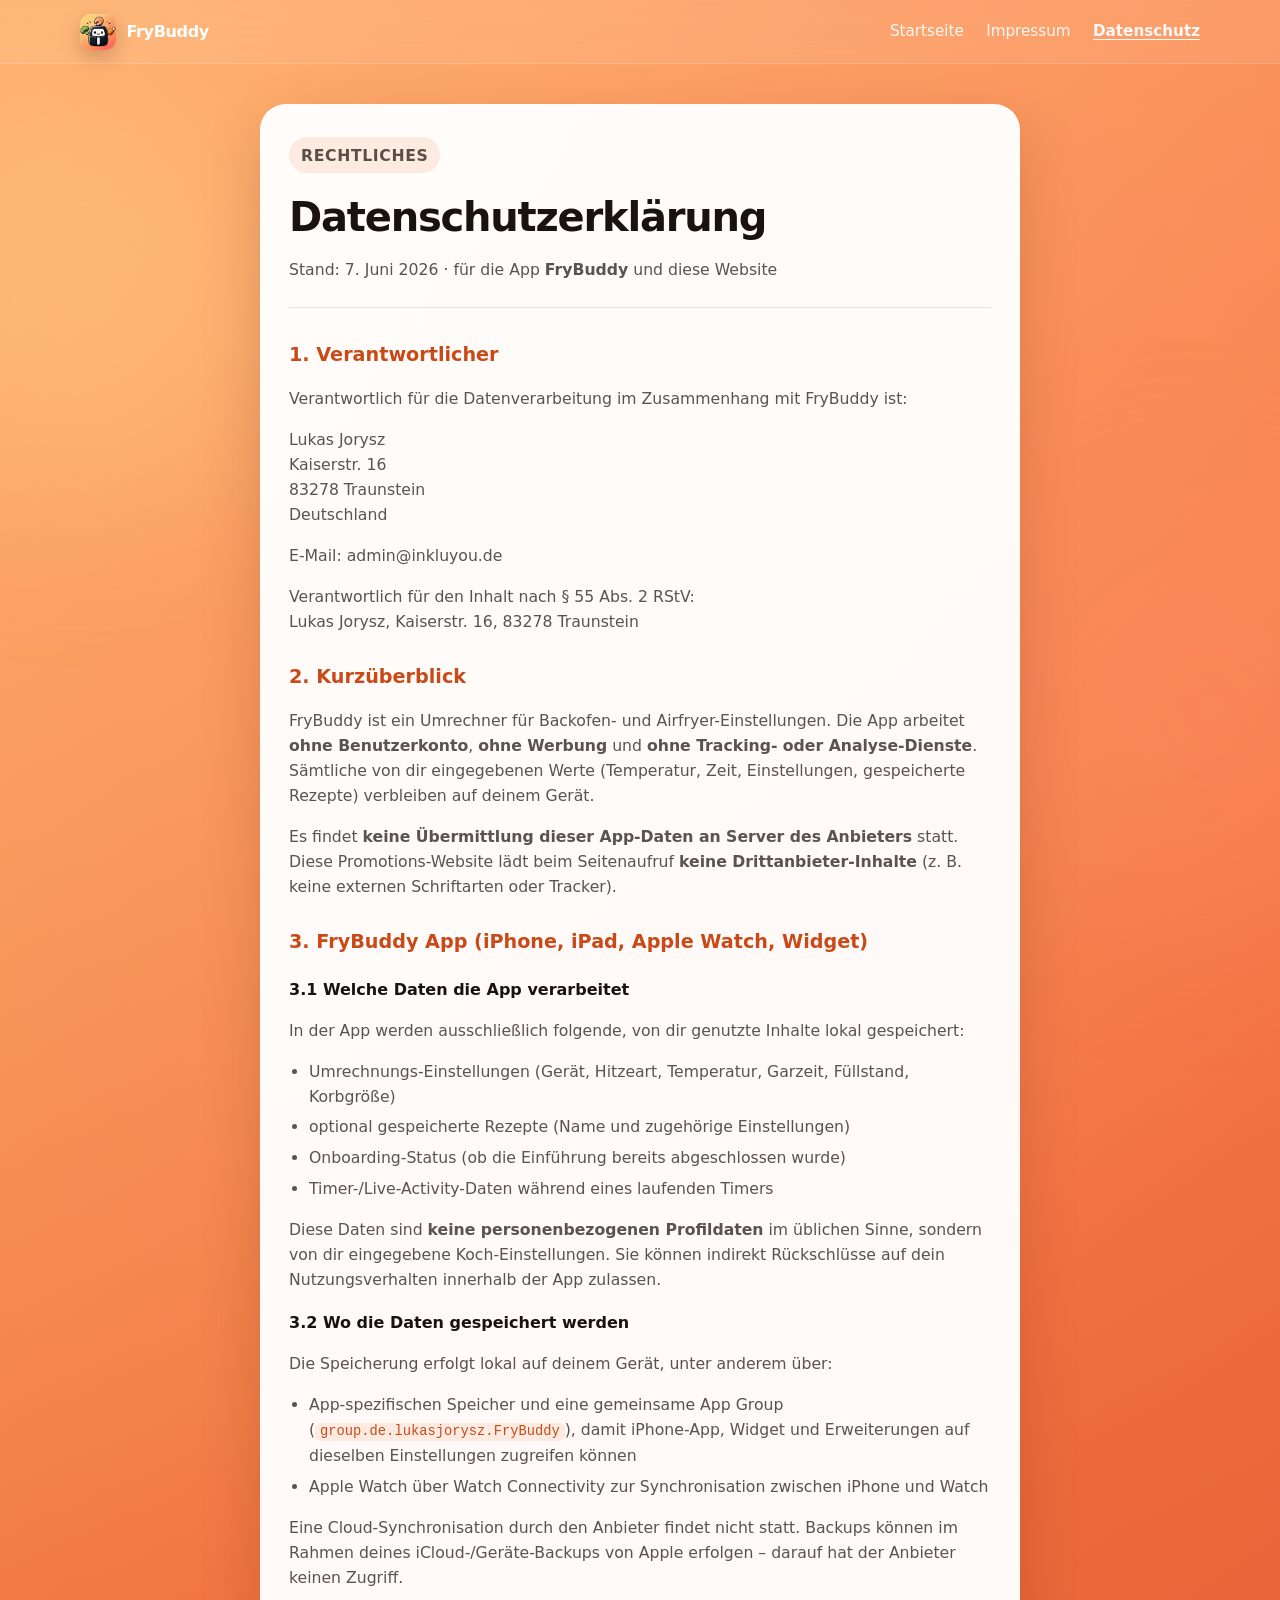
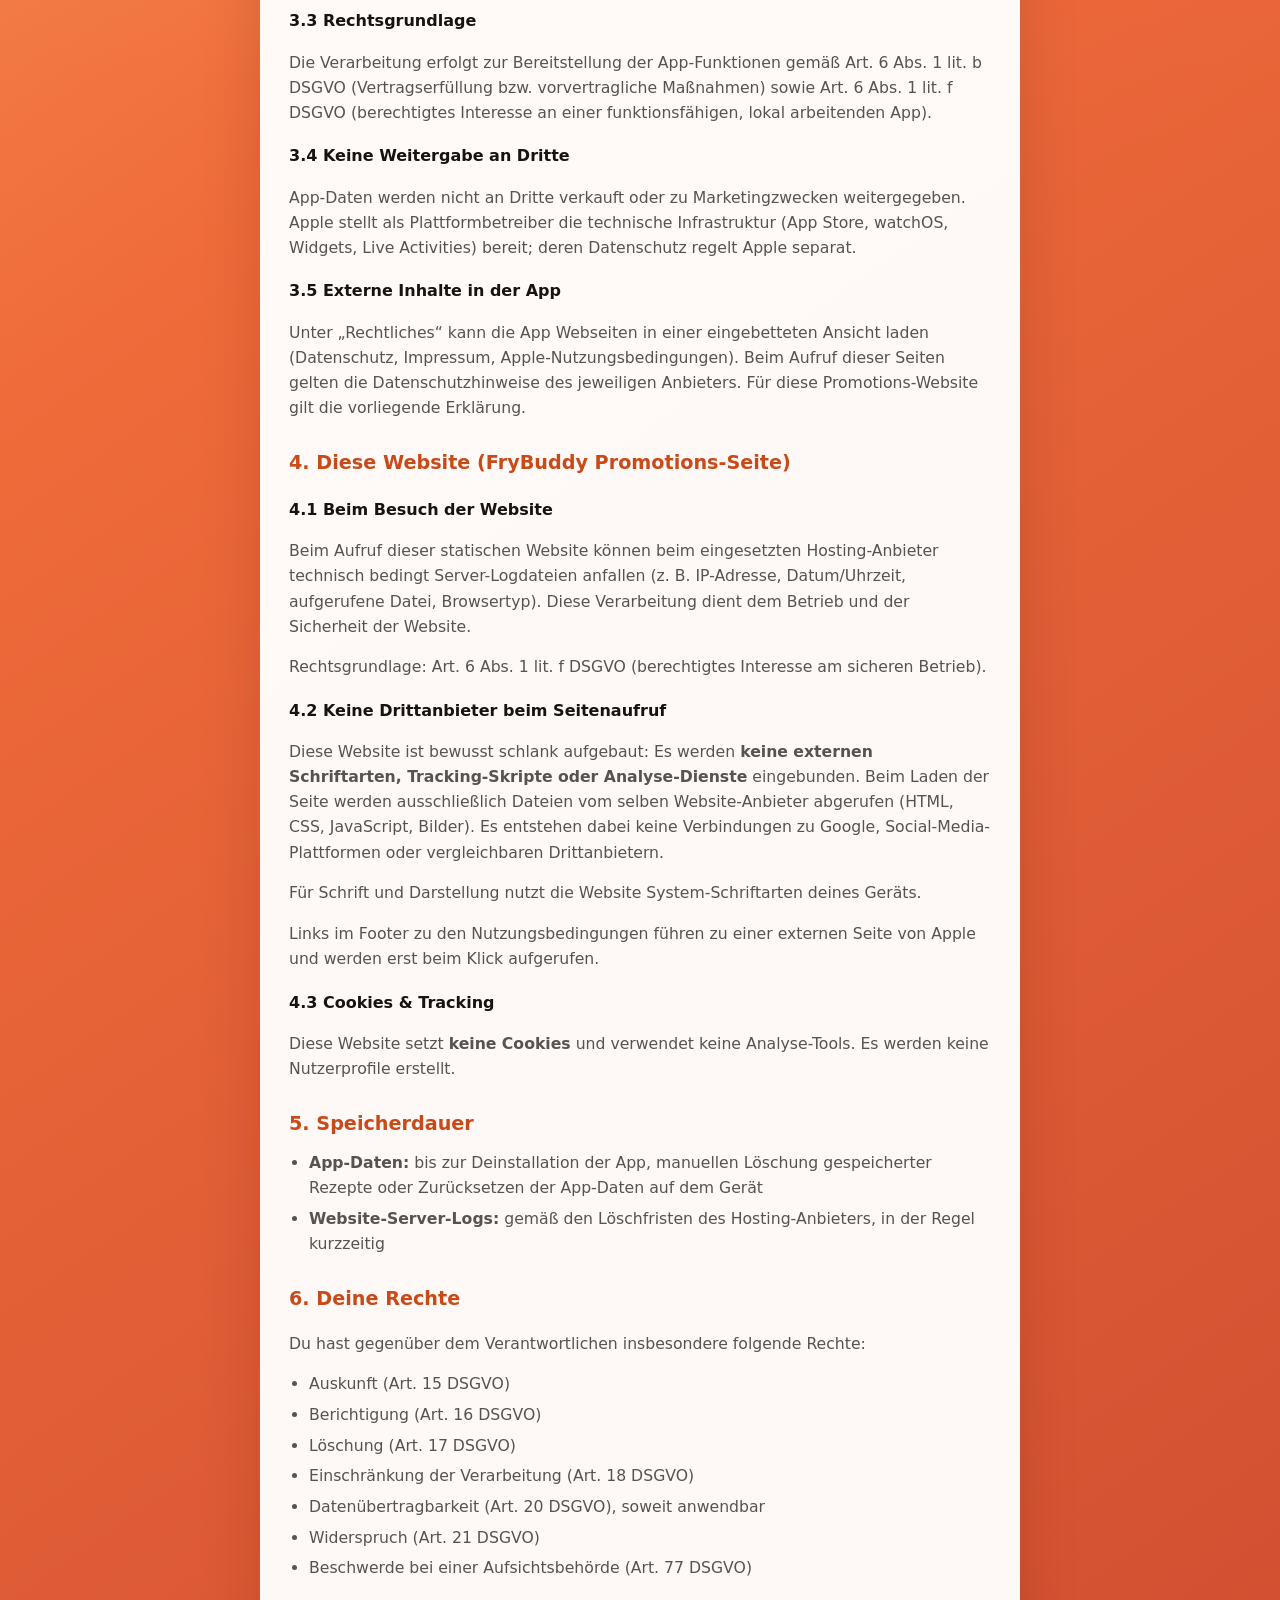
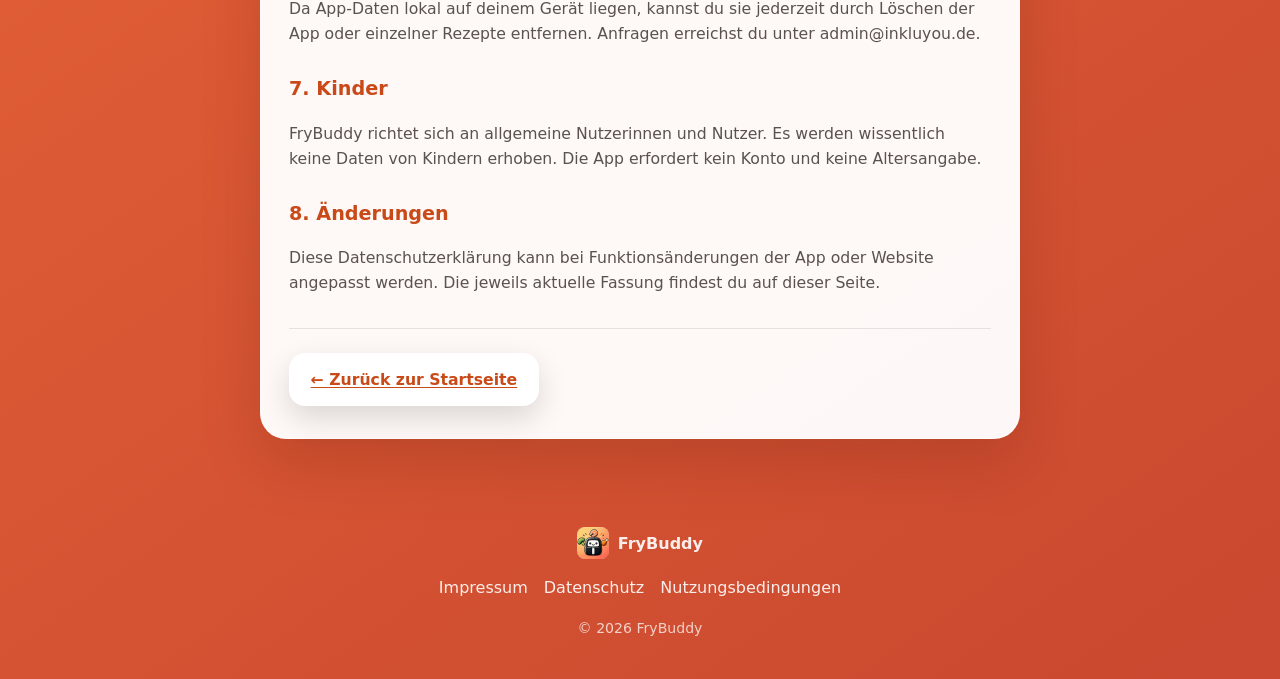
==== datenschutz.html @ ceeae6cd "Add FryBuddy promotional website for GitHub Pages. Static landing page with App Store screenshots, i" ====
<!DOCTYPE html>
<html lang="de">
<head>
  <meta charset="UTF-8">
  <meta name="viewport" content="width=device-width, initial-scale=1.0">
  <meta name="description" content="Datenschutzerklärung für FryBuddy – App und Promotions-Website.">
  <meta name="theme-color" content="#e86a2a">
  <title>Datenschutz – FryBuddy</title>
  <link rel="icon" href="assets/app-icon.jpg" type="image/jpeg">
  <link rel="stylesheet" href="css/styles.css">
  <link rel="stylesheet" href="css/legal.css">
</head>
<body>
  <div class="bg-glow bg-glow--left" aria-hidden="true"></div>
  <div class="bg-glow bg-glow--right" aria-hidden="true"></div>

  <header class="site-header">
    <nav class="nav container">
      <a class="brand" href="index.html">
        <img src="assets/app-icon.jpg" alt="" width="36" height="36" class="brand__icon">
        <span>FryBuddy</span>
      </a>
      <div class="nav__links">
        <a href="index.html">Startseite</a>
        <a href="impressum.html">Impressum</a>
        <a href="datenschutz.html" aria-current="page">Datenschutz</a>
      </div>
      <button class="nav__toggle" type="button" aria-label="Menü öffnen" aria-expanded="false">
        <span></span>
        <span></span>
      </button>
    </nav>
  </header>

  <main class="legal-page">
    <article class="legal-card container reveal">
      <p class="eyebrow eyebrow--dark">Rechtliches</p>
      <h1>Datenschutzerklärung</h1>
      <p class="legal-meta">Stand: 7. Juni 2026 · für die App <strong>FryBuddy</strong> und diese Website</p>

      <section>
        <h2>1. Verantwortlicher</h2>
        <p>
          Verantwortlich für die Datenverarbeitung im Zusammenhang mit FryBuddy ist:
        </p>
        <p>
          Lukas Jorysz<br>
          Kaiserstr. 16<br>
          83278 Traunstein<br>
          Deutschland
        </p>
        <p>
          E-Mail: admin@inkluyou.de
        </p>
        <p>
          Verantwortlich für den Inhalt nach § 55 Abs. 2 RStV:<br>
          Lukas Jorysz, Kaiserstr. 16, 83278 Traunstein
        </p>
      </section>

      <section>
        <h2>2. Kurzüberblick</h2>
        <p>
          FryBuddy ist ein Umrechner für Backofen- und Airfryer-Einstellungen. Die App arbeitet
          <strong>ohne Benutzerkonto</strong>, <strong>ohne Werbung</strong> und
          <strong>ohne Tracking- oder Analyse-Dienste</strong>. Sämtliche von dir eingegebenen
          Werte (Temperatur, Zeit, Einstellungen, gespeicherte Rezepte) verbleiben auf deinem Gerät.
        </p>
        <p>
          Es findet <strong>keine Übermittlung dieser App-Daten an Server des Anbieters</strong> statt.
          Diese Promotions-Website lädt beim Seitenaufruf <strong>keine Drittanbieter-Inhalte</strong>
          (z. B. keine externen Schriftarten oder Tracker).
        </p>
      </section>

      <section>
        <h2>3. FryBuddy App (iPhone, iPad, Apple Watch, Widget)</h2>

        <h3>3.1 Welche Daten die App verarbeitet</h3>
        <p>In der App werden ausschließlich folgende, von dir genutzte Inhalte lokal gespeichert:</p>
        <ul>
          <li>Umrechnungs-Einstellungen (Gerät, Hitzeart, Temperatur, Garzeit, Füllstand, Korbgröße)</li>
          <li>optional gespeicherte Rezepte (Name und zugehörige Einstellungen)</li>
          <li>Onboarding-Status (ob die Einführung bereits abgeschlossen wurde)</li>
          <li>Timer-/Live-Activity-Daten während eines laufenden Timers</li>
        </ul>
        <p>
          Diese Daten sind <strong>keine personenbezogenen Profildaten</strong> im üblichen Sinne,
          sondern von dir eingegebene Koch-Einstellungen. Sie können indirekt Rückschlüsse auf
          dein Nutzungsverhalten innerhalb der App zulassen.
        </p>

        <h3>3.2 Wo die Daten gespeichert werden</h3>
        <p>Die Speicherung erfolgt lokal auf deinem Gerät, unter anderem über:</p>
        <ul>
          <li>App-spezifischen Speicher und eine gemeinsame App Group (<code>group.de.lukasjorysz.FryBuddy</code>), damit iPhone-App, Widget und Erweiterungen auf dieselben Einstellungen zugreifen können</li>
          <li>Apple Watch über Watch Connectivity zur Synchronisation zwischen iPhone und Watch</li>
        </ul>
        <p>
          Eine Cloud-Synchronisation durch den Anbieter findet nicht statt. Backups können
          im Rahmen deines iCloud-/Geräte-Backups von Apple erfolgen – darauf hat der Anbieter
          keinen Zugriff.
        </p>

        <h3>3.3 Rechtsgrundlage</h3>
        <p>
          Die Verarbeitung erfolgt zur Bereitstellung der App-Funktionen gemäß Art. 6 Abs. 1 lit. b DSGVO
          (Vertragserfüllung bzw. vorvertragliche Maßnahmen) sowie Art. 6 Abs. 1 lit. f DSGVO
          (berechtigtes Interesse an einer funktionsfähigen, lokal arbeitenden App).
        </p>

        <h3>3.4 Keine Weitergabe an Dritte</h3>
        <p>
          App-Daten werden nicht an Dritte verkauft oder zu Marketingzwecken weitergegeben.
          Apple stellt als Plattformbetreiber die technische Infrastruktur (App Store, watchOS, Widgets,
          Live Activities) bereit; deren Datenschutz regelt Apple separat.
        </p>

        <h3>3.5 Externe Inhalte in der App</h3>
        <p>
          Unter „Rechtliches“ kann die App Webseiten in einer eingebetteten Ansicht laden
          (Datenschutz, Impressum, Apple-Nutzungsbedingungen). Beim Aufruf dieser Seiten gelten
          die Datenschutzhinweise des jeweiligen Anbieters. Für diese Promotions-Website gilt
          die vorliegende Erklärung.
        </p>
      </section>

      <section>
        <h2>4. Diese Website (FryBuddy Promotions-Seite)</h2>

        <h3>4.1 Beim Besuch der Website</h3>
        <p>
          Beim Aufruf dieser statischen Website können beim eingesetzten Hosting-Anbieter
          technisch bedingt Server-Logdateien anfallen (z. B. IP-Adresse, Datum/Uhrzeit,
          aufgerufene Datei, Browsertyp). Diese Verarbeitung dient dem Betrieb und der
          Sicherheit der Website.
        </p>
        <p>
          Rechtsgrundlage: Art. 6 Abs. 1 lit. f DSGVO (berechtigtes Interesse am sicheren Betrieb).
        </p>

        <h3>4.2 Keine Drittanbieter beim Seitenaufruf</h3>
        <p>
          Diese Website ist bewusst schlank aufgebaut: Es werden
          <strong>keine externen Schriftarten, Tracking-Skripte oder Analyse-Dienste</strong>
          eingebunden. Beim Laden der Seite werden ausschließlich Dateien vom selben
          Website-Anbieter abgerufen (HTML, CSS, JavaScript, Bilder). Es entstehen
          dabei keine Verbindungen zu Google, Social-Media-Plattformen oder vergleichbaren
          Drittanbietern.
        </p>
        <p>
          Für Schrift und Darstellung nutzt die Website System-Schriftarten deines Geräts.
        </p>
        <p>
          Links im Footer zu den Nutzungsbedingungen führen zu einer externen Seite von Apple
          und werden erst beim Klick aufgerufen.
        </p>

        <h3>4.3 Cookies & Tracking</h3>
        <p>
          Diese Website setzt <strong>keine Cookies</strong> und verwendet
          keine Analyse-Tools. Es werden keine Nutzerprofile erstellt.
        </p>
      </section>

      <section>
        <h2>5. Speicherdauer</h2>
        <ul>
          <li><strong>App-Daten:</strong> bis zur Deinstallation der App, manuellen Löschung gespeicherter Rezepte oder Zurücksetzen der App-Daten auf dem Gerät</li>
          <li><strong>Website-Server-Logs:</strong> gemäß den Löschfristen des Hosting-Anbieters, in der Regel kurzzeitig</li>
        </ul>
      </section>

      <section>
        <h2>6. Deine Rechte</h2>
        <p>Du hast gegenüber dem Verantwortlichen insbesondere folgende Rechte:</p>
        <ul>
          <li>Auskunft (Art. 15 DSGVO)</li>
          <li>Berichtigung (Art. 16 DSGVO)</li>
          <li>Löschung (Art. 17 DSGVO)</li>
          <li>Einschränkung der Verarbeitung (Art. 18 DSGVO)</li>
          <li>Datenübertragbarkeit (Art. 20 DSGVO), soweit anwendbar</li>
          <li>Widerspruch (Art. 21 DSGVO)</li>
          <li>Beschwerde bei einer Aufsichtsbehörde (Art. 77 DSGVO)</li>
        </ul>
        <p>
          Da App-Daten lokal auf deinem Gerät liegen, kannst du sie jederzeit durch Löschen
          der App oder einzelner Rezepte entfernen. Anfragen erreichst du unter
          admin@inkluyou.de.
        </p>
      </section>

      <section>
        <h2>7. Kinder</h2>
        <p>
          FryBuddy richtet sich an allgemeine Nutzerinnen und Nutzer. Es werden wissentlich
          keine Daten von Kindern erhoben. Die App erfordert kein Konto und keine Altersangabe.
        </p>
      </section>

      <section>
        <h2>8. Änderungen</h2>
        <p>
          Diese Datenschutzerklärung kann bei Funktionsänderungen der App oder Website angepasst werden.
          Die jeweils aktuelle Fassung findest du auf dieser Seite.
        </p>
      </section>

      <p class="legal-back">
        <a href="index.html" class="btn btn--primary">← Zurück zur Startseite</a>
      </p>
    </article>
  </main>

  <footer class="site-footer">
    <div class="container footer__inner">
      <div class="footer__brand">
        <img src="assets/app-icon.jpg" alt="" width="32" height="32">
        <span>FryBuddy</span>
      </div>
      <nav class="footer__links">
        <a href="impressum.html">Impressum</a>
        <a href="datenschutz.html" aria-current="page">Datenschutz</a>
        <a href="https://www.apple.com/legal/internet-services/itunes/dev/stdeula/" target="_blank" rel="noopener noreferrer">Nutzungsbedingungen</a>
      </nav>
      <p class="footer__copy">© 2026 FryBuddy</p>
    </div>
  </footer>

  <script src="js/main.js"></script>
</body>
</html>
---- css/styles.css ----
:root {
  --orange: #e86a2a;
  --orange-deep: #c94a18;
  --red: #b83232;
  --cream: #fff8f3;
  --text: #1a120e;
  --text-muted: rgba(26, 18, 14, 0.72);
  --glass: rgba(255, 255, 255, 0.14);
  --glass-border: rgba(255, 255, 255, 0.28);
  --shadow: 0 24px 60px rgba(80, 24, 8, 0.18);
  --radius: 22px;
  --radius-sm: 14px;
  --max: 1120px;
}

*,
*::before,
*::after {
  box-sizing: border-box;
}

html {
  scroll-behavior: smooth;
}

body {
  margin: 0;
  font-family: system-ui, -apple-system, BlinkMacSystemFont, "Segoe UI", Roboto, "Helvetica Neue", Arial, sans-serif;
  color: var(--text);
  background:
    radial-gradient(circle at 20% 0%, rgba(255, 180, 120, 0.45), transparent 42%),
    radial-gradient(circle at 85% 10%, rgba(255, 120, 90, 0.35), transparent 38%),
    linear-gradient(145deg, #ffb36a 0%, #ef6b3a 42%, #c9482f 100%);
  min-height: 100vh;
  line-height: 1.6;
  overflow-x: hidden;
}

img {
  display: block;
  max-width: 100%;
}

a {
  color: inherit;
  text-decoration: none;
}

.container {
  width: min(calc(100% - 2rem), var(--max));
  margin-inline: auto;
}

.bg-glow {
  position: fixed;
  width: 420px;
  height: 420px;
  border-radius: 50%;
  filter: blur(80px);
  opacity: 0.35;
  pointer-events: none;
  z-index: -1;
}

.bg-glow--left {
  top: 10%;
  left: -120px;
  background: #ffd08a;
}

.bg-glow--right {
  top: 55%;
  right: -140px;
  background: #ff8a66;
}

.glass {
  background: var(--glass);
  border: 1px solid var(--glass-border);
  backdrop-filter: blur(18px);
  -webkit-backdrop-filter: blur(18px);
  box-shadow: var(--shadow);
}

.site-header {
  position: sticky;
  top: 0;
  z-index: 20;
  padding: 0.85rem 0;
  backdrop-filter: blur(14px);
  -webkit-backdrop-filter: blur(14px);
  background: rgba(255, 255, 255, 0.08);
  border-bottom: 1px solid rgba(255, 255, 255, 0.15);
}

.nav {
  display: flex;
  align-items: center;
  justify-content: space-between;
  gap: 1rem;
}

.brand {
  display: inline-flex;
  align-items: center;
  gap: 0.65rem;
  font-weight: 800;
  letter-spacing: -0.02em;
  color: #fff;
}

.brand__icon {
  border-radius: 10px;
  box-shadow: 0 8px 20px rgba(0, 0, 0, 0.18);
}

.nav__links {
  display: flex;
  align-items: center;
  gap: 1.4rem;
}

.nav__links a {
  color: rgba(255, 255, 255, 0.92);
  font-weight: 500;
  font-size: 0.95rem;
}

.nav__links a:hover {
  color: #fff;
}

.nav__cta {
  padding: 0.55rem 1rem;
  border-radius: 999px;
  background: #fff;
  color: var(--orange-deep) !important;
  font-weight: 700 !important;
  box-shadow: 0 8px 24px rgba(0, 0, 0, 0.12);
}

.nav__toggle {
  display: none;
  width: 42px;
  height: 42px;
  border: 0;
  border-radius: 12px;
  background: rgba(255, 255, 255, 0.18);
  cursor: pointer;
}

.nav__toggle span {
  display: block;
  width: 18px;
  height: 2px;
  margin: 5px auto;
  background: #fff;
  border-radius: 2px;
}

.hero {
  display: grid;
  grid-template-columns: 1.05fr 0.95fr;
  gap: 3rem;
  align-items: center;
  padding: 4.5rem 0 3rem;
}

.eyebrow {
  display: inline-block;
  margin: 0 0 0.75rem;
  padding: 0.35rem 0.75rem;
  border-radius: 999px;
  background: rgba(255, 255, 255, 0.18);
  color: #fff;
  font-size: 0.82rem;
  font-weight: 600;
  letter-spacing: 0.04em;
  text-transform: uppercase;
}

.hero h1,
.section h2,
.download-card h2 {
  margin: 0;
  color: #fff;
  letter-spacing: -0.03em;
  line-height: 1.08;
}

.hero h1 {
  font-size: clamp(2.4rem, 5vw, 4rem);
  font-weight: 800;
}

.hero__lead {
  margin: 1.1rem 0 0;
  max-width: 34rem;
  color: rgba(255, 255, 255, 0.92);
  font-size: 1.08rem;
}

.hero__actions {
  display: flex;
  flex-wrap: wrap;
  gap: 0.85rem;
  margin-top: 1.8rem;
}

.btn {
  display: inline-flex;
  align-items: center;
  justify-content: center;
  padding: 0.9rem 1.35rem;
  border-radius: 16px;
  font-weight: 700;
  transition: transform 0.15s ease, box-shadow 0.15s ease;
}

.btn:hover {
  transform: translateY(-1px);
}

.btn--primary {
  background: #fff;
  color: var(--orange-deep);
  box-shadow: 0 12px 30px rgba(0, 0, 0, 0.14);
}

.btn--ghost {
  border: 1px solid rgba(255, 255, 255, 0.45);
  color: #fff;
  background: rgba(255, 255, 255, 0.08);
}

.hero__badges {
  display: flex;
  flex-wrap: wrap;
  gap: 0.55rem;
  margin: 1.5rem 0 0;
  padding: 0;
  list-style: none;
}

.hero__badges li {
  padding: 0.35rem 0.75rem;
  border-radius: 999px;
  background: rgba(0, 0, 0, 0.12);
  color: rgba(255, 255, 255, 0.95);
  font-size: 0.85rem;
  font-weight: 600;
}

.hero__visual {
  display: flex;
  justify-content: center;
  align-items: center;
}

.hero__screenshot {
  width: min(100%, 340px);
  height: auto;
  border-radius: 28px;
  box-shadow: 0 32px 80px rgba(0, 0, 0, 0.28);
  border: 1px solid rgba(255, 255, 255, 0.25);
}

.section--screenshots {
  padding-top: 1rem;
}

.screenshot-carousel {
  position: relative;
  display: grid;
  grid-template-columns: auto 1fr auto;
  align-items: center;
  gap: 0.75rem;
}

.screenshot-track {
  display: flex;
  gap: 1rem;
  overflow-x: auto;
  scroll-snap-type: x mandatory;
  scroll-behavior: smooth;
  padding: 0.5rem 0.25rem 1rem;
  -webkit-overflow-scrolling: touch;
  scrollbar-width: none;
}

.screenshot-track::-webkit-scrollbar {
  display: none;
}

.screenshot-slide {
  flex: 0 0 auto;
  width: min(280px, 78vw);
  margin: 0;
  scroll-snap-align: center;
}

.screenshot-slide img {
  width: 100%;
  height: auto;
  border-radius: 24px;
  box-shadow: 0 20px 50px rgba(0, 0, 0, 0.22);
  border: 1px solid rgba(255, 255, 255, 0.2);
}

.carousel-btn {
  width: 44px;
  height: 44px;
  border: 0;
  border-radius: 50%;
  background: rgba(255, 255, 255, 0.92);
  color: var(--orange-deep);
  font-size: 1.6rem;
  line-height: 1;
  cursor: pointer;
  box-shadow: 0 8px 24px rgba(0, 0, 0, 0.14);
  transition: transform 0.15s ease, opacity 0.15s ease;
}

.carousel-btn:hover {
  transform: scale(1.05);
}

.carousel-btn:disabled {
  opacity: 0.35;
  cursor: default;
  transform: none;
}

.carousel-dots {
  display: flex;
  justify-content: center;
  gap: 0.45rem;
  margin-top: 0.5rem;
}

.carousel-dot {
  width: 8px;
  height: 8px;
  border: 0;
  border-radius: 50%;
  padding: 0;
  background: rgba(255, 255, 255, 0.35);
  cursor: pointer;
}

.carousel-dot.is-active {
  background: #fff;
  transform: scale(1.15);
}

.section {
  padding: 4rem 0;
}

.section--alt {
  background: rgba(255, 255, 255, 0.08);
  border-block: 1px solid rgba(255, 255, 255, 0.12);
}

.section__intro {
  max-width: 38rem;
  margin-bottom: 2rem;
}

.section__lead {
  margin: 0.75rem 0 0;
  color: rgba(255, 255, 255, 0.88);
  font-size: 1.02rem;
}

.section h2 {
  font-size: clamp(1.8rem, 3.5vw, 2.6rem);
  font-weight: 800;
}

.feature-grid {
  display: grid;
  grid-template-columns: repeat(3, minmax(0, 1fr));
  gap: 1rem;
}

.feature-card {
  padding: 1.35rem;
  border-radius: var(--radius);
  color: #fff;
}

.feature-card__icon {
  width: 42px;
  height: 42px;
  display: grid;
  place-items: center;
  border-radius: 12px;
  background: rgba(255, 255, 255, 0.16);
  font-size: 1.2rem;
  margin-bottom: 0.85rem;
}

.feature-card h3 {
  margin: 0 0 0.45rem;
  font-size: 1.08rem;
}

.feature-card p {
  margin: 0;
  color: rgba(255, 255, 255, 0.88);
  font-size: 0.95rem;
}

.steps {
  display: grid;
  grid-template-columns: repeat(3, minmax(0, 1fr));
  gap: 1rem;
  margin-bottom: 1.5rem;
}

.step {
  padding: 1.35rem;
  border-radius: var(--radius);
  color: #fff;
}

.step__num {
  display: inline-grid;
  place-items: center;
  width: 34px;
  height: 34px;
  border-radius: 50%;
  background: #fff;
  color: var(--orange-deep);
  font-weight: 800;
  margin-bottom: 0.75rem;
}

.step h3 {
  margin: 0 0 0.35rem;
}

.step p {
  margin: 0;
  color: rgba(255, 255, 255, 0.88);
}

.download-card {
  padding: 1.6rem;
  border-radius: calc(var(--radius) + 4px);
  color: #fff;
}

.download-card__content {
  display: flex;
  gap: 1.25rem;
  align-items: flex-start;
}

.download-card__icon {
  border-radius: 20px;
  box-shadow: 0 16px 40px rgba(0, 0, 0, 0.2);
  flex-shrink: 0;
}

.download-card p {
  color: rgba(255, 255, 255, 0.9);
}

.download-card__checklist {
  margin: 1.5rem 0 0;
  padding: 1rem 1.1rem 1rem 2rem;
  border-radius: var(--radius-sm);
  background: rgba(0, 0, 0, 0.12);
}

.download-card__checklist li {
  margin-bottom: 0.35rem;
}

.site-footer {
  padding: 2rem 0 2.5rem;
}

.footer__inner {
  display: grid;
  gap: 1rem;
  text-align: center;
  color: rgba(255, 255, 255, 0.9);
}

.footer__brand {
  display: inline-flex;
  align-items: center;
  justify-content: center;
  gap: 0.55rem;
  font-weight: 800;
}

.footer__brand img {
  border-radius: 8px;
}

.footer__links {
  display: flex;
  flex-wrap: wrap;
  justify-content: center;
  gap: 1rem;
}

.footer__links a:hover {
  color: #fff;
}

.footer__copy {
  margin: 0;
  font-size: 0.88rem;
  opacity: 0.82;
}

.reveal {
  opacity: 0;
  transform: translateY(18px);
  transition: opacity 0.7s ease, transform 0.7s ease;
}

.reveal.is-visible {
  opacity: 1;
  transform: translateY(0);
}

.reveal--delay {
  transition-delay: 0.12s;
}

.reveal--delay-2 {
  transition-delay: 0.24s;
}

@media (max-width: 960px) {
  .hero {
    grid-template-columns: 1fr;
    padding-top: 2.5rem;
  }

  .feature-grid,
  .steps {
    grid-template-columns: 1fr 1fr;
  }
}

@media (max-width: 720px) {
  .nav__links {
    position: absolute;
    top: 68px;
    right: 1rem;
    left: 1rem;
    display: none;
    flex-direction: column;
    align-items: stretch;
    padding: 0.85rem;
    border-radius: var(--radius-sm);
    background: rgba(30, 16, 10, 0.92);
    border: 1px solid rgba(255, 255, 255, 0.12);
  }

  .nav__links.is-open {
    display: flex;
  }

  .nav__toggle {
    display: block;
  }

  .feature-grid,
  .steps {
    grid-template-columns: 1fr;
  }

  .download-card__content {
    flex-direction: column;
  }

  .carousel-btn {
    display: none;
  }

  .screenshot-carousel {
    grid-template-columns: 1fr;
  }
}
---- css/legal.css ----
.legal-page {
  padding: 2.5rem 0 3.5rem;
}

.legal-card {
  max-width: 760px;
  padding: 2rem 1.75rem;
  border-radius: calc(var(--radius) + 4px);
  background: rgba(255, 255, 255, 0.96);
  color: var(--text);
  box-shadow: var(--shadow);
  border: 1px solid rgba(255, 255, 255, 0.55);
}

.legal-card h1 {
  margin: 0 0 0.5rem;
  font-size: clamp(1.85rem, 4vw, 2.5rem);
  letter-spacing: -0.03em;
  color: var(--text);
}

.legal-meta {
  margin: 0 0 2rem;
  padding-bottom: 1.5rem;
  border-bottom: 1px solid rgba(26, 18, 14, 0.1);
  color: var(--text-muted);
  font-size: 0.95rem;
}

.legal-card section {
  margin-bottom: 1.75rem;
}

.legal-card h2 {
  margin: 0 0 0.65rem;
  font-size: 1.2rem;
  color: var(--orange-deep);
}

.legal-card h3 {
  margin: 1.15rem 0 0.45rem;
  font-size: 1rem;
  color: var(--text);
}

.legal-card p,
.legal-card li {
  color: var(--text-muted);
  font-size: 0.98rem;
}

.legal-card ul {
  margin: 0.5rem 0 0;
  padding-left: 1.25rem;
}

.legal-card li + li {
  margin-top: 0.35rem;
}

.legal-card a {
  color: var(--orange-deep);
  text-decoration: underline;
  text-underline-offset: 2px;
}

.legal-card a:hover {
  color: var(--red);
}

.legal-card code {
  font-size: 0.88em;
  padding: 0.1em 0.35em;
  border-radius: 6px;
  background: rgba(232, 106, 42, 0.1);
  color: var(--orange-deep);
}

.eyebrow--dark {
  background: rgba(232, 106, 42, 0.12);
  color: var(--orange-deep);
}

.legal-back {
  margin: 2rem 0 0;
  padding-top: 1.5rem;
  border-top: 1px solid rgba(26, 18, 14, 0.1);
}

.legal-back .btn--primary {
  display: inline-flex;
}

.nav__links a[aria-current="page"] {
  font-weight: 700;
  text-decoration: underline;
  text-underline-offset: 3px;
}

@media (max-width: 720px) {
  .legal-card {
    padding: 1.5rem 1.15rem;
  }
}
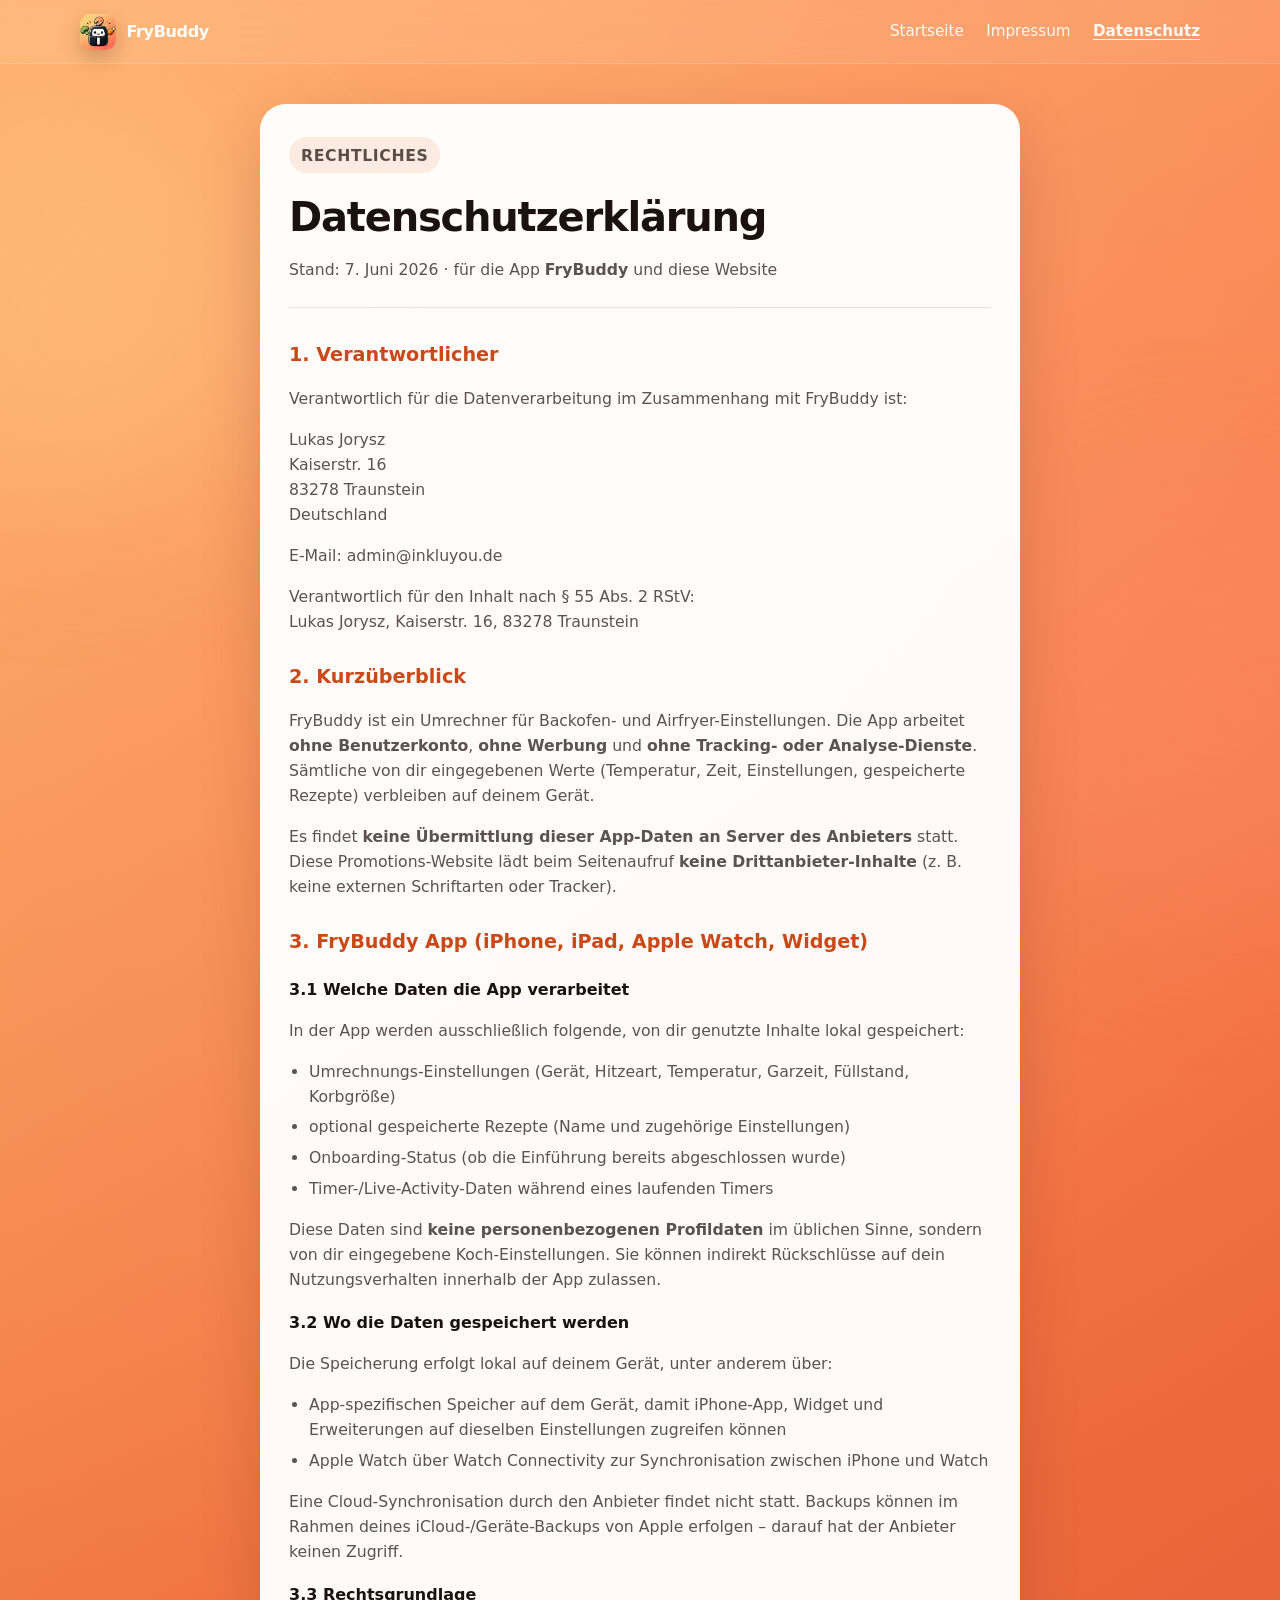
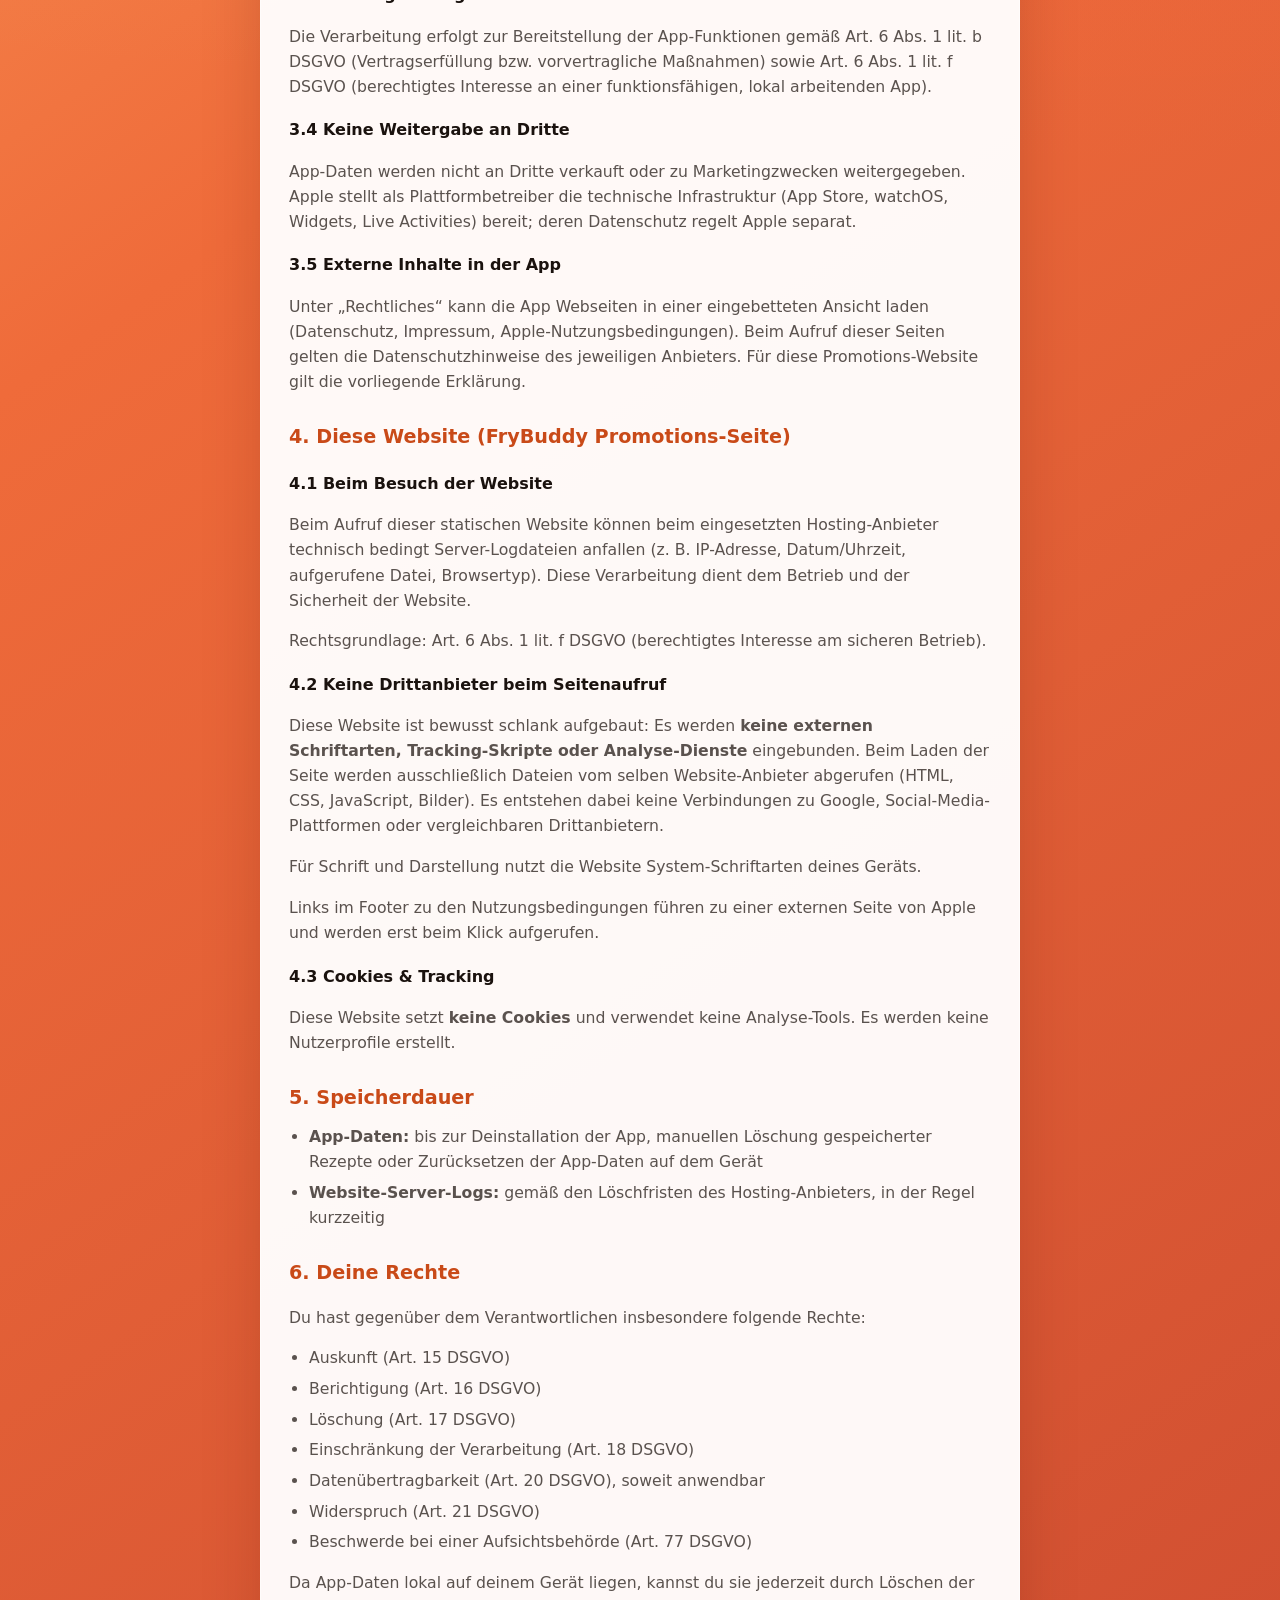
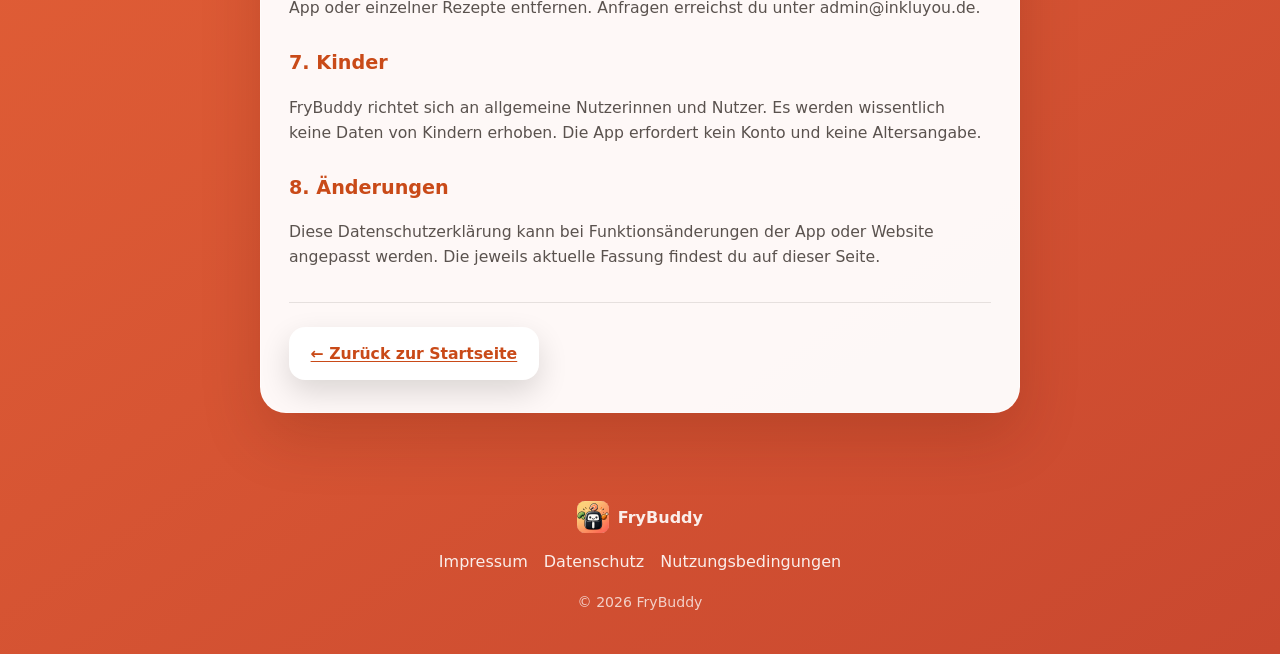
==== commit 841f9068: "Remove App Group identifier from privacy policy. Co-authored-by: Cursor <cursoragent@cursor.com>" ====
--- a/datenschutz.html
+++ b/datenschutz.html
@@ -93,7 +93,7 @@
         <h3>3.2 Wo die Daten gespeichert werden</h3>
         <p>Die Speicherung erfolgt lokal auf deinem Gerät, unter anderem über:</p>
         <ul>
-          <li>App-spezifischen Speicher und eine gemeinsame App Group (<code>group.de.lukasjorysz.FryBuddy</code>), damit iPhone-App, Widget und Erweiterungen auf dieselben Einstellungen zugreifen können</li>
+          <li>App-spezifischen Speicher auf dem Gerät, damit iPhone-App, Widget und Erweiterungen auf dieselben Einstellungen zugreifen können</li>
           <li>Apple Watch über Watch Connectivity zur Synchronisation zwischen iPhone und Watch</li>
         </ul>
         <p>
--- a/css/styles.css
+++ b/css/styles.css
@@ -468,6 +468,10 @@
   color: rgba(255, 255, 255, 0.9);
 }
 
+.download-card__actions {
+  margin-top: 1.2rem;
+}
+
 .download-card__checklist {
   margin: 1.5rem 0 0;
   padding: 1rem 1.1rem 1rem 2rem;
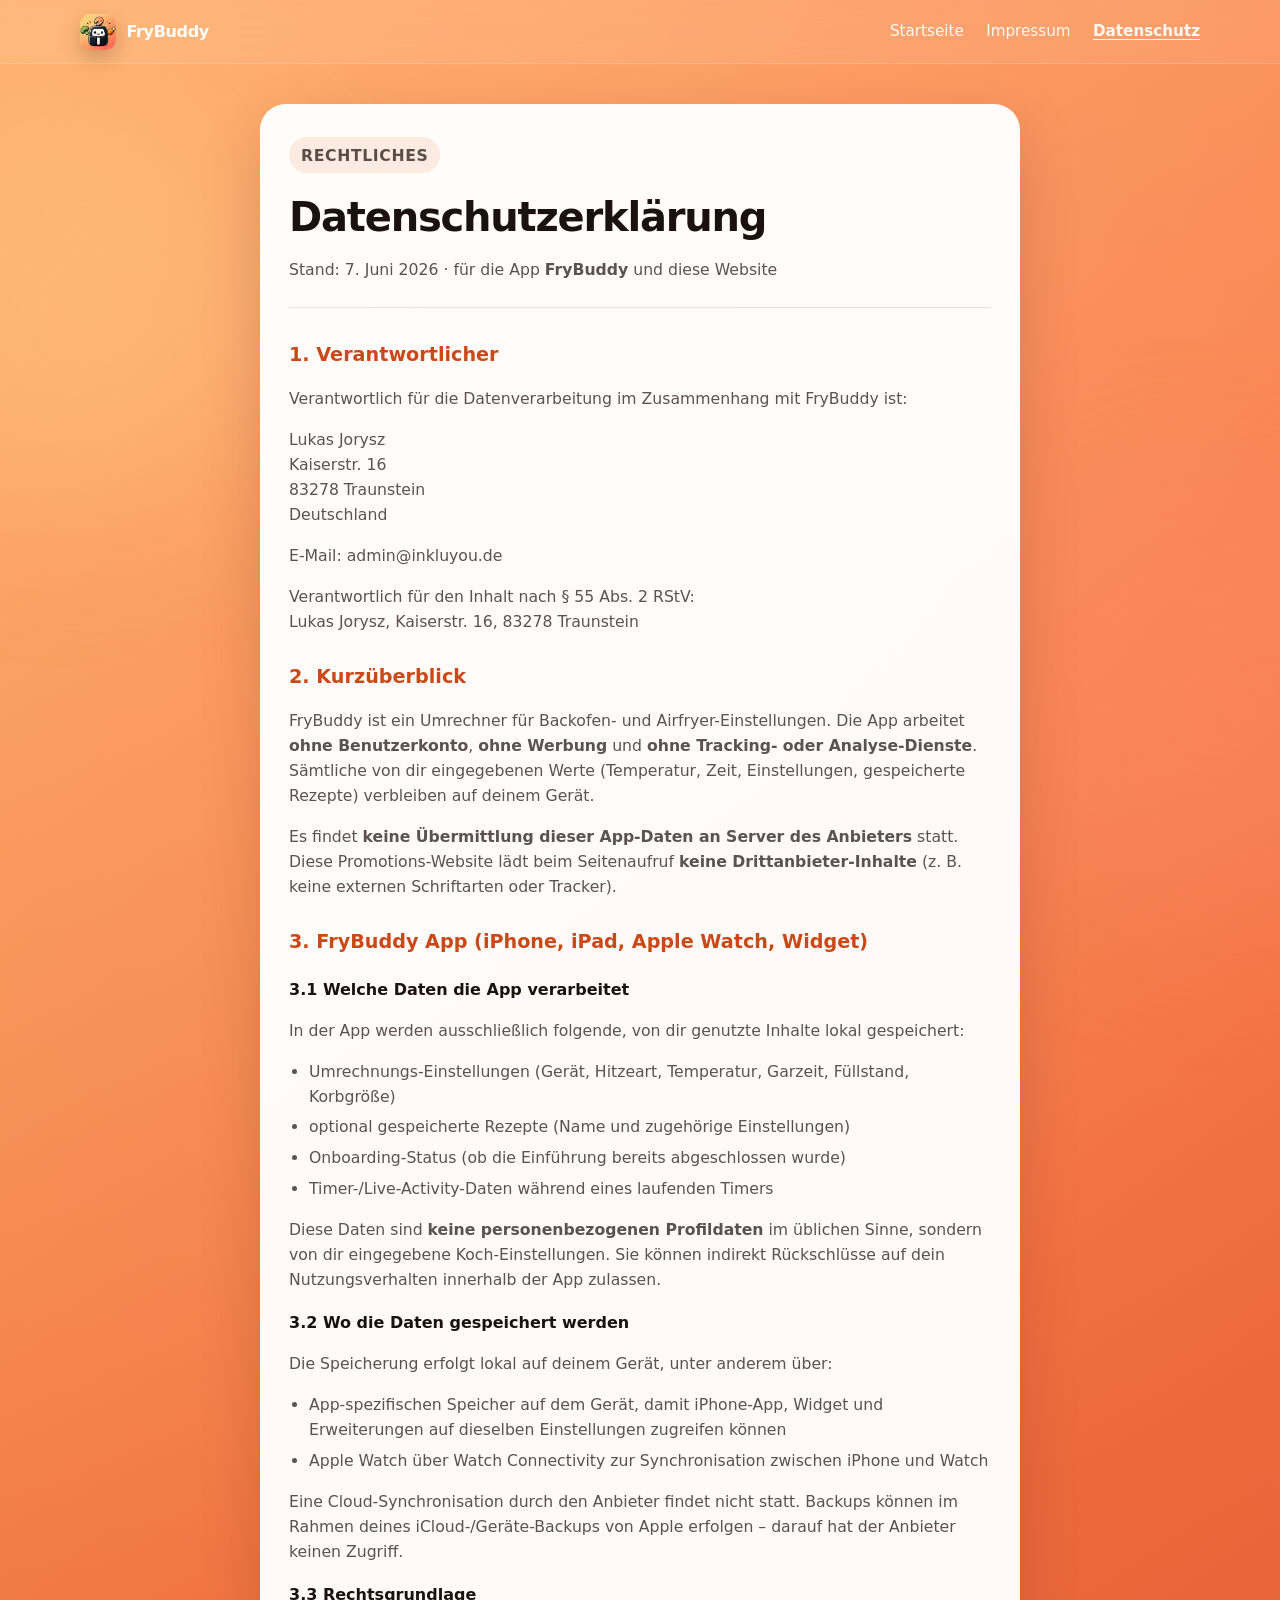
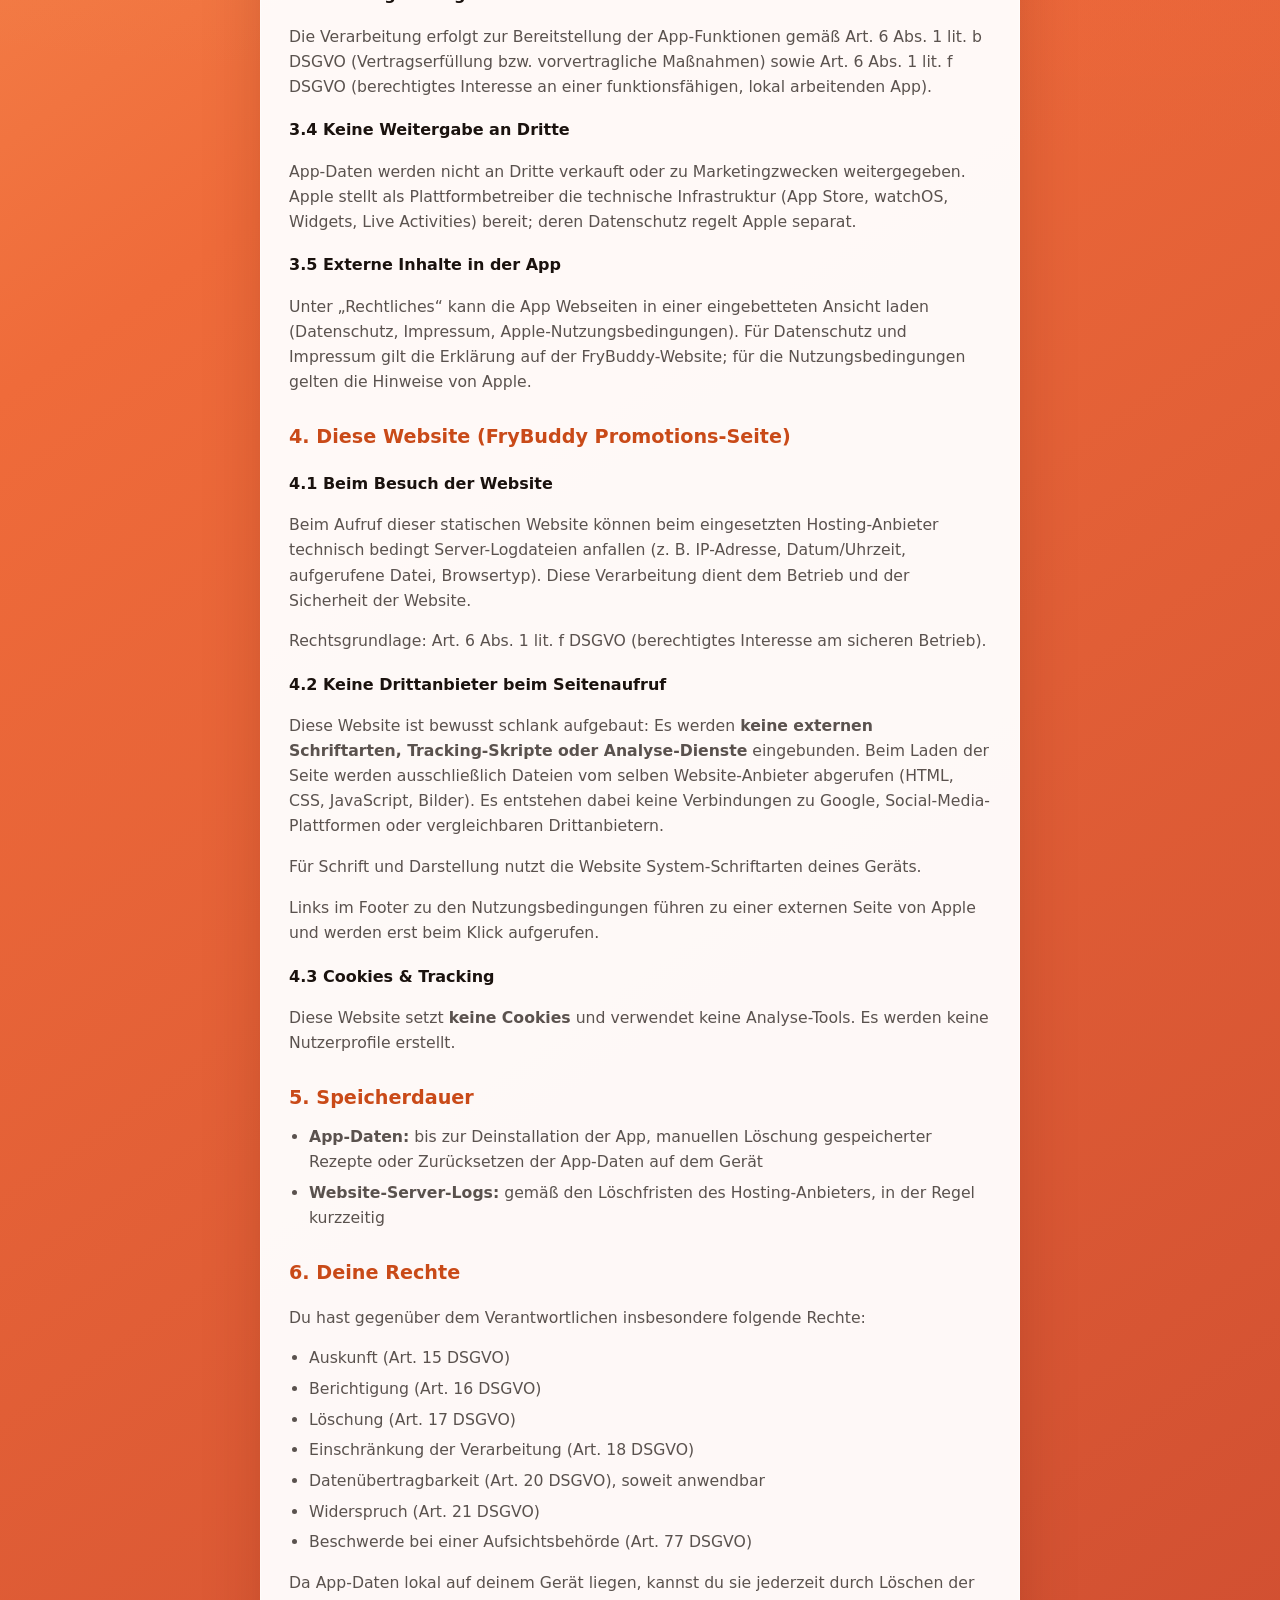
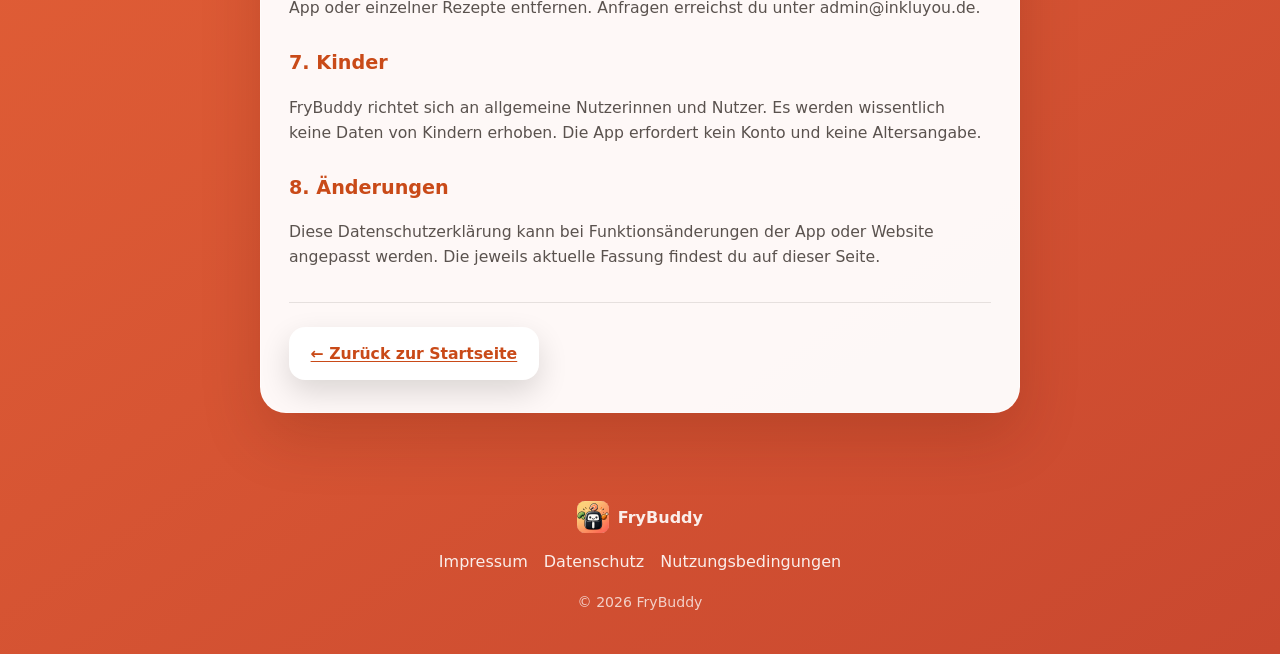
==== commit b86fd7f6: "Clarify in-app legal web views use FryBuddy website pages. Co-authored-by: Cursor <cursoragent@curso" ====
--- a/datenschutz.html
+++ b/datenschutz.html
@@ -119,9 +119,9 @@
         <h3>3.5 Externe Inhalte in der App</h3>
         <p>
           Unter „Rechtliches“ kann die App Webseiten in einer eingebetteten Ansicht laden
-          (Datenschutz, Impressum, Apple-Nutzungsbedingungen). Beim Aufruf dieser Seiten gelten
-          die Datenschutzhinweise des jeweiligen Anbieters. Für diese Promotions-Website gilt
-          die vorliegende Erklärung.
+          (Datenschutz, Impressum, Apple-Nutzungsbedingungen). Für Datenschutz und Impressum
+          gilt die Erklärung auf der FryBuddy-Website; für die Nutzungsbedingungen gelten
+          die Hinweise von Apple.
         </p>
       </section>
 
